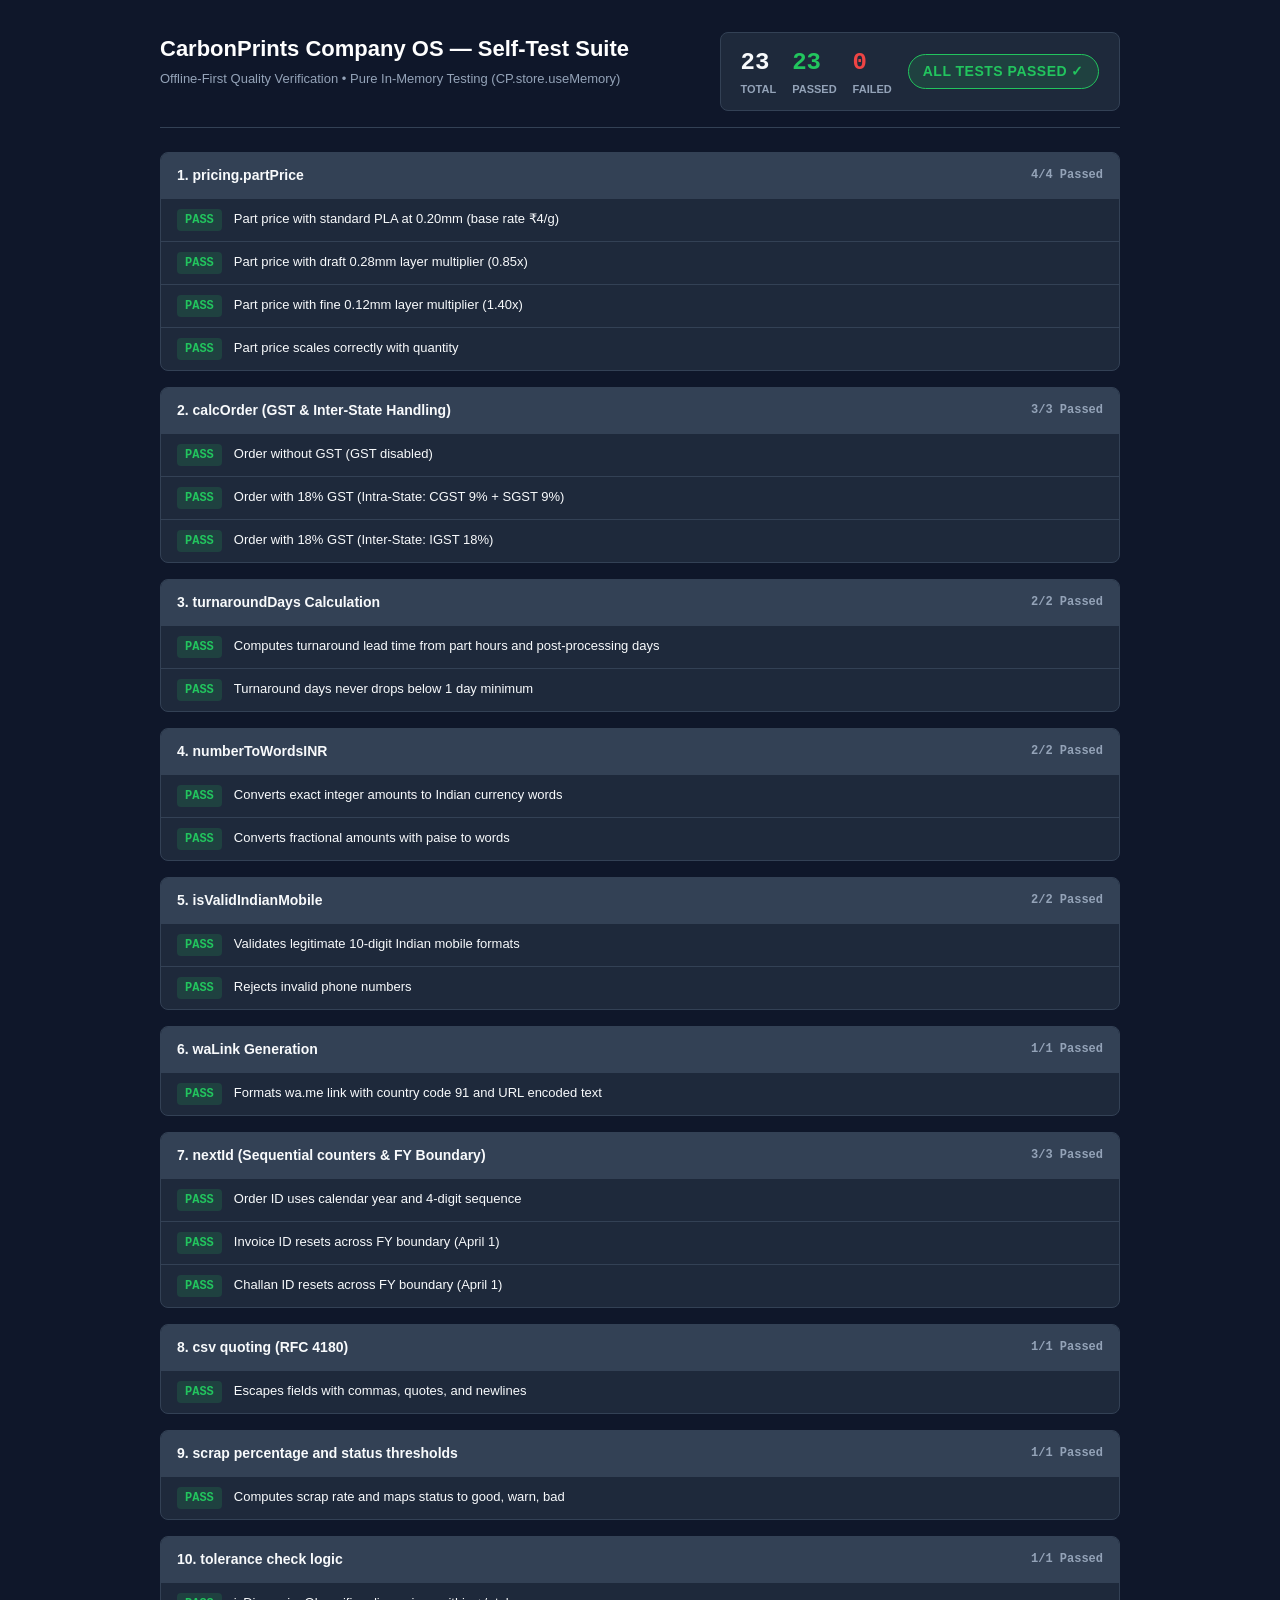
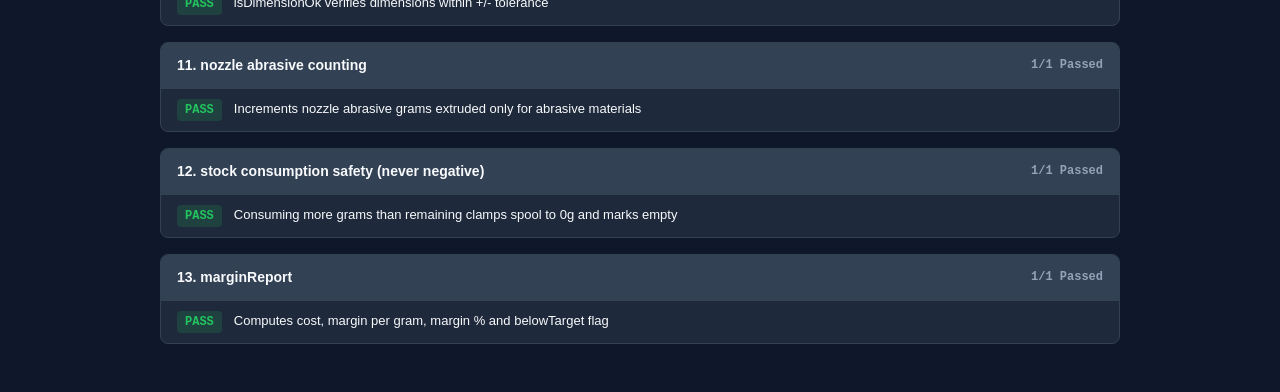
==== tests.html @ 5d25bfee "feat(pwa-ops): add offline pwa service worker, self-test suite & operations SOPs (Task 9) - Add offl" ====
<!DOCTYPE html>
<html lang="en">
<head>
  <meta charset="UTF-8">
  <meta name="viewport" content="width=device-width, initial-scale=1.0">
  <title>CarbonPrints Company OS - Quality Pass Self-Test Suite</title>
  <style>
    :root {
      --bg: #0f172a;
      --surface: #1e293b;
      --surface-alt: #334155;
      --text: #f8fafc;
      --text-muted: #94a3b8;
      --border: #334155;
      --brand: #0d9488;
      --brand-light: #14b8a6;
      --success: #22c55e;
      --success-bg: rgba(34, 197, 94, 0.15);
      --danger: #ef4444;
      --danger-bg: rgba(239, 68, 68, 0.15);
      --font-mono: ui-monospace, SFMono-Regular, Menlo, Monaco, Consolas, monospace;
    }
    * { box-sizing: border-box; margin: 0; padding: 0; }
    body {
      font-family: -apple-system, BlinkMacSystemFont, "Segoe UI", Roboto, sans-serif;
      background: var(--bg);
      color: var(--text);
      line-height: 1.5;
      padding: 32px 20px;
    }
    .container { max-width: 960px; margin: 0 auto; }
    header {
      margin-bottom: 24px;
      padding-bottom: 16px;
      border-bottom: 1px solid var(--border);
      display: flex;
      justify-content: space-between;
      align-items: flex-start;
      flex-wrap: wrap;
      gap: 16px;
    }
    h1 { font-size: 22px; font-weight: 700; color: #ffffff; }
    .subtitle { font-size: 13px; color: var(--text-muted); margin-top: 4px; }
    .summary-card {
      display: flex;
      gap: 16px;
      align-items: center;
      background: var(--surface);
      padding: 12px 20px;
      border-radius: 8px;
      border: 1px solid var(--border);
    }
    .kpi { display: flex; flex-direction: column; }
    .kpi-num { font-size: 24px; font-weight: 800; font-family: var(--font-mono); }
    .kpi-num.pass { color: var(--success); }
    .kpi-num.fail { color: var(--danger); }
    .kpi-lbl { font-size: 11px; text-transform: uppercase; color: var(--text-muted); font-weight: 600; }
    .status-badge {
      display: inline-block;
      padding: 6px 14px;
      border-radius: 9999px;
      font-weight: 700;
      font-size: 14px;
      text-transform: uppercase;
      letter-spacing: 0.5px;
    }
    .status-badge.all-passed { background: var(--success-bg); color: var(--success); border: 1px solid var(--success); }
    .status-badge.has-failed { background: var(--danger-bg); color: var(--danger); border: 1px solid var(--danger); }

    .test-suite {
      background: var(--surface);
      border: 1px solid var(--border);
      border-radius: 8px;
      margin-bottom: 16px;
      overflow: hidden;
    }
    .suite-header {
      padding: 12px 16px;
      background: var(--surface-alt);
      font-weight: 700;
      font-size: 14px;
      display: flex;
      justify-content: space-between;
      align-items: center;
    }
    .test-list { list-style: none; }
    .test-item {
      padding: 10px 16px;
      border-top: 1px solid var(--border);
      display: flex;
      align-items: flex-start;
      gap: 12px;
      font-size: 13px;
    }
    .test-item:hover { background: rgba(255, 255, 255, 0.02); }
    .badge-icon {
      font-weight: 800;
      font-size: 12px;
      padding: 2px 8px;
      border-radius: 4px;
      font-family: var(--font-mono);
      white-space: nowrap;
    }
    .badge-pass { background: var(--success-bg); color: var(--success); }
    .badge-fail { background: var(--danger-bg); color: var(--danger); }
    .test-desc { flex: 1; word-break: break-word; }
    .test-err { margin-top: 4px; color: var(--danger); font-family: var(--font-mono); font-size: 12px; background: rgba(239, 68, 68, 0.1); padding: 4px 8px; border-radius: 4px; }
  </style>
</head>
<body>
  <div class="container">
    <header>
      <div>
        <h1>CarbonPrints Company OS — Self-Test Suite</h1>
        <div class="subtitle">Offline-First Quality Verification • Pure In-Memory Testing (CP.store.useMemory)</div>
      </div>
      <div class="summary-card">
        <div class="kpi"><span class="kpi-num" id="total-tests">0</span><span class="kpi-lbl">Total</span></div>
        <div class="kpi"><span class="kpi-num pass" id="passed-tests">0</span><span class="kpi-lbl">Passed</span></div>
        <div class="kpi"><span class="kpi-num fail" id="failed-tests">0</span><span class="kpi-lbl">Failed</span></div>
        <div id="overall-status" class="status-badge">Running...</div>
      </div>
    </header>

    <div id="test-results"></div>
  </div>

  <!-- Load Core and Services scripts (no UI feature modules) -->
  <script src="js/core/util.js?v=qa12"></script>
  <script src="js/core/bus.js?v=qa12"></script>
  <script src="js/core/defaults.js?v=qa12"></script>
  <script src="js/core/store.js?v=qa12"></script>
  <script src="js/core/router.js?v=qa12"></script>
  <script src="js/core/ui.js?v=qa12"></script>
  <script src="js/services/pricing.js?v=qa12"></script>
  <script src="js/services/wa.js?v=qa12"></script>
  <script src="js/services/docs.js?v=qa12"></script>
  <script src="js/services/inventory-svc.js?v=qa12"></script>
  <script src="js/services/scrap-svc.js?v=qa12"></script>
  <script src="js/services/maint-svc.js?v=qa12"></script>
  <script src="js/services/csv.js?v=qa12"></script>
  <script src="js/services/octoprint.js?v=qa12"></script>

  <!-- Tiny Assertion Runner -->
  <script>
    (function () {
      // 1. Enable sandbox in-memory storage so live data is untouched
      if (CP.store && typeof CP.store.useMemory === 'function') {
        CP.store.useMemory(true);
        CP.store.init();
      }

      // Initialize background services with in-memory store
      if (CP.inventory && typeof CP.inventory.init === 'function') CP.inventory.init();
      if (CP.scrap && typeof CP.scrap.init === 'function') CP.scrap.init();
      if (CP.maint && typeof CP.maint.init === 'function') CP.maint.init();

      const suites = [];
      let currentSuite = null;

      function suite(name) {
        currentSuite = { name, tests: [] };
        suites.push(currentSuite);
      }

      function test(name, fn) {
        if (!currentSuite) suite('General Tests');
        currentSuite.tests.push({ name, fn });
      }

      function assert(condition, message = 'Assertion failed') {
        if (!condition) throw new Error(message);
      }

      function assertEqual(actual, expected, message = '') {
        const aStr = JSON.stringify(actual);
        const eStr = JSON.stringify(expected);
        if (aStr !== eStr) {
          throw new Error(`${message ? message + ': ' : ''}Expected ${eStr} but got ${aStr}`);
        }
      }

      function assertClose(actual, expected, tolerance = 0.01, message = '') {
        if (Math.abs(actual - expected) > tolerance) {
          throw new Error(`${message ? message + ': ' : ''}Expected ~${expected} (±${tolerance}) but got ${actual}`);
        }
      }

      // =======================================================================
      // SUITE 1: pricing.partPrice
      // =======================================================================
      suite('1. pricing.partPrice');

      test('Part price with standard PLA at 0.20mm (base rate ₹4/g)', () => {
        const settings = { pricing: { ratePerGram: { PLA: 4 }, layerMultiplier: { '0.20': 1.0 } } };
        const part = { material: 'PLA', layer: '0.20', weightG: 50, qty: 1 };
        const price = CP.pricing.partPrice(part, settings);
        assertEqual(price, 200, '50g * ₹4 * 1.0 = ₹200');
      });

      test('Part price with draft 0.28mm layer multiplier (0.85x)', () => {
        const settings = { pricing: { ratePerGram: { PLA: 4 }, layerMultiplier: { '0.28': 0.85 } } };
        const part = { material: 'PLA', layer: '0.28', weightG: 100, qty: 1 };
        const price = CP.pricing.partPrice(part, settings);
        assertEqual(price, 340, '100g * ₹4 * 0.85 = ₹340');
      });

      test('Part price with fine 0.12mm layer multiplier (1.40x)', () => {
        const settings = { pricing: { ratePerGram: { ABS: 5 }, layerMultiplier: { '0.12': 1.40 } } };
        const part = { material: 'ABS', layer: '0.12', weightG: 20, qty: 1 };
        const price = CP.pricing.partPrice(part, settings);
        assertEqual(price, 140, '20g * ₹5 * 1.40 = ₹140');
      });

      test('Part price scales correctly with quantity', () => {
        const settings = { pricing: { ratePerGram: { TPU: 6 }, layerMultiplier: { '0.20': 1.0 } } };
        const part = { material: 'TPU', layer: '0.20', weightG: 25, qty: 4 };
        const price = CP.pricing.partPrice(part, settings);
        assertEqual(price, 600, '25g * 4 * ₹6 = ₹600');
      });

      // =======================================================================
      // SUITE 2: calcOrder with/without GST and inter-state
      // =======================================================================
      suite('2. calcOrder (GST & Inter-State Handling)');

      test('Order without GST (GST disabled)', () => {
        const settings = { pricing: { gstEnabled: false, ratePerGram: { PLA: 4 }, layerMultiplier: { '0.20': 1.0 } } };
        const order = {
          parts: [{ material: 'PLA', layer: '0.20', weightG: 100, qty: 1 }],
          pricing: { discountPct: 10 }
        };
        const calc = CP.pricing.calcOrder(order, settings);
        assertEqual(calc.subtotal, 400, 'Subtotal should be ₹400');
        assertEqual(calc.discountAmt, 40, '10% discount is ₹40');
        assertEqual(calc.gstAmt, 0, 'GST amount is ₹0 when disabled');
        assertEqual(calc.total, 360, 'Total should be ₹360');
      });

      test('Order with 18% GST (Intra-State: CGST 9% + SGST 9%)', () => {
        const settings = {
          pricing: { gstEnabled: true, gstPct: 18, interState: false, ratePerGram: { PLA: 4 }, layerMultiplier: { '0.20': 1.0 } }
        };
        const order = {
          parts: [{ material: 'PLA', layer: '0.20', weightG: 250, qty: 1 }], // 1000
          pricing: { discountPct: 0 }
        };
        const calc = CP.pricing.calcOrder(order, settings);
        assertEqual(calc.subtotal, 1000);
        assertEqual(calc.gstAmt, 180, '18% GST on ₹1000 is ₹180');
        assertEqual(calc.cgst, 90, 'CGST is 9% = ₹90');
        assertEqual(calc.sgst, 90, 'SGST is 9% = ₹90');
        assertEqual(calc.igst, 0, 'IGST is 0 for intra-state');
        assertEqual(calc.total, 1180, 'Total is ₹1180');
      });

      test('Order with 18% GST (Inter-State: IGST 18%)', () => {
        const settings = {
          pricing: { gstEnabled: true, gstPct: 18, interState: true, ratePerGram: { PLA: 4 }, layerMultiplier: { '0.20': 1.0 } }
        };
        const order = {
          parts: [{ material: 'PLA', layer: '0.20', weightG: 250, qty: 1 }],
          pricing: { discountPct: 0 }
        };
        const calc = CP.pricing.calcOrder(order, settings);
        assertEqual(calc.gstAmt, 180);
        assertEqual(calc.igst, 180, 'IGST is full 18% = ₹180');
        assertEqual(calc.cgst, 0, 'CGST is 0 for inter-state');
        assertEqual(calc.sgst, 0, 'SGST is 0 for inter-state');
        assertEqual(calc.total, 1180);
      });

      // =======================================================================
      // SUITE 3: turnaroundDays
      // =======================================================================
      suite('3. turnaroundDays Calculation');

      test('Computes turnaround lead time from part hours and post-processing days', () => {
        const settings = {
          pricing: { ratePerGram: { PLA: 4 }, layerMultiplier: { '0.20': 1.0 } },
          production: { gramsPerHour: { '0.20': 10 }, printHoursPerDay: 16, postProcessDays: 1 }
        };
        // 160g at 10g/h = 16h print time. 16h / 16h/day = 1 day + 1 postProcessDay = 2 days
        const order = { parts: [{ material: 'PLA', layer: '0.20', weightG: 160, qty: 1 }] };
        const calc = CP.pricing.calcOrder(order, settings);
        assertEqual(calc.totalPrintHours, 16);
        assertEqual(calc.turnaroundDays, 2);
      });

      test('Turnaround days never drops below 1 day minimum', () => {
        const settings = {
          production: { gramsPerHour: { '0.20': 10 }, printHoursPerDay: 16, postProcessDays: 0 }
        };
        const order = { parts: [{ material: 'PLA', layer: '0.20', weightG: 1, qty: 1 }] };
        const calc = CP.pricing.calcOrder(order, settings);
        assert(calc.turnaroundDays >= 1, 'Turnaround must be at least 1 day');
      });

      // =======================================================================
      // SUITE 4: numberToWordsINR
      // =======================================================================
      suite('4. numberToWordsINR');

      test('Converts exact integer amounts to Indian currency words', () => {
        assertEqual(CP.pricing.numberToWordsINR(0), 'Rupees Zero Only');
        assertEqual(CP.pricing.numberToWordsINR(1250), 'Rupees One Thousand Two Hundred Fifty Only');
        assertEqual(CP.pricing.numberToWordsINR(100000), 'Rupees One Lakh Only');
        assertEqual(CP.pricing.numberToWordsINR(123456), 'Rupees One Lakh Twenty Three Thousand Four Hundred Fifty Six Only');
      });

      test('Converts fractional amounts with paise to words', () => {
        assertEqual(CP.pricing.numberToWordsINR(500.50), 'Rupees Five Hundred and Fifty Paise Only');
        assertEqual(CP.pricing.numberToWordsINR(100.05), 'Rupees One Hundred and Five Paise Only');
      });

      // =======================================================================
      // SUITE 5: isValidIndianMobile
      // =======================================================================
      suite('5. isValidIndianMobile');

      test('Validates legitimate 10-digit Indian mobile formats', () => {
        assert(CP.wa.isValidIndianMobile('9840012345'), 'Plain 10 digits starting with 9');
        assert(CP.wa.isValidIndianMobile('+91 98400 12345'), 'With +91 country prefix and spaces');
        assert(CP.wa.isValidIndianMobile('09840012345'), 'With leading 0');
        assert(CP.wa.isValidIndianMobile('7401234567'), 'Starting with 7');
        assert(CP.wa.isValidIndianMobile('6381234567'), 'Starting with 6');
      });

      test('Rejects invalid phone numbers', () => {
        assert(!CP.wa.isValidIndianMobile('1234567890'), 'Starting with 1 is invalid');
        assert(!CP.wa.isValidIndianMobile('98400'), 'Too short');
        assert(!CP.wa.isValidIndianMobile('98400123456789'), 'Too long');
        assert(!CP.wa.isValidIndianMobile(''), 'Empty string is invalid');
        assert(!CP.wa.isValidIndianMobile(null), 'Null is invalid');
      });

      // =======================================================================
      // SUITE 6: waLink
      // =======================================================================
      suite('6. waLink Generation');

      test('Formats wa.me link with country code 91 and URL encoded text', () => {
        const link = CP.wa.waLink('9840012345', 'Hello & Welcome! Total: ₹500');
        assert(link.startsWith('https://wa.me/919840012345?text='), 'Link starts with wa.me/919840012345');
        assert(link.includes('%20'), 'Spaces are URL encoded');
        assert(!link.includes(' '), 'No raw spaces exist');
      });

      // =======================================================================
      // SUITE 7: nextId (order, invoice, challan and FY boundary)
      // =======================================================================
      suite('7. nextId (Sequential counters & FY Boundary)');

      test('Order ID uses calendar year and 4-digit sequence', () => {
        CP.store.set('cp_counters', { 'order:2026': 5 });
        const id = CP.util.nextId('order', new Date('2026-05-15'));
        assertEqual(id, 'CP-2026-0006', 'Increments order counter to 0006');
      });

      test('Invoice ID resets across FY boundary (April 1)', () => {
        CP.store.set('cp_counters', { 'invoice:25-26': 12, 'invoice:26-27': 0 });
        // March 31, 2026 is FY 25-26
        const idMarch = CP.util.nextId('invoice', new Date('2026-03-31'));
        assertEqual(idMarch, 'CP/25-26/0013', 'March 31 belongs to FY 25-26');

        // April 1, 2026 is FY 26-27
        const idApril = CP.util.nextId('invoice', new Date('2026-04-01'));
        assertEqual(idApril, 'CP/26-27/0001', 'April 1 begins FY 26-27');
      });

      test('Challan ID resets across FY boundary (April 1)', () => {
        CP.store.set('cp_counters', { 'challan:25-26': 8, 'challan:26-27': 0 });
        const idMarch = CP.util.nextId('challan', new Date('2026-03-31'));
        assertEqual(idMarch, 'DC/25-26/0009', 'March 31 belongs to FY 25-26');

        const idApril = CP.util.nextId('challan', new Date('2026-04-01'));
        assertEqual(idApril, 'DC/26-27/0001', 'April 1 begins FY 26-27');
      });

      // =======================================================================
      // SUITE 8: csv quoting
      // =======================================================================
      suite('8. csv quoting (RFC 4180)');

      test('Escapes fields with commas, quotes, and newlines', () => {
        assertEqual(CP.csv.escapeField('Standard PLA'), 'Standard PLA');
        assertEqual(CP.csv.escapeField('Parrys, Chennai'), '"Parrys, Chennai"');
        assertEqual(CP.csv.escapeField('Ender "3" Pro'), '"Ender ""3"" Pro"');
        assertEqual(CP.csv.escapeField("Line 1\nLine 2"), "\"Line 1\nLine 2\"");
      });

      // =======================================================================
      // SUITE 9: scrap percentage and status thresholds
      // =======================================================================
      suite('9. scrap percentage and status thresholds');

      test('Computes scrap rate and maps status to good, warn, bad', () => {
        CP.store.set('cp_settings', { production: { scrapTargetPct: 5 } });
        assertEqual(CP.scrap.scrapStatus(3.5), 'good', '3.5% <= 5% target is good');
        assertEqual(CP.scrap.scrapStatus(5.0), 'good', '5.0% <= 5% target is good');
        assertEqual(CP.scrap.scrapStatus(8.2), 'warn', '8.2% <= 10% (2x target) is warn');
        assertEqual(CP.scrap.scrapStatus(12.5), 'bad', '12.5% > 10% is bad');
      });

      // =======================================================================
      // SUITE 10: tolerance check logic
      // =======================================================================
      suite('10. tolerance check logic');

      test('isDimensionOk verifies dimensions within +/- tolerance', () => {
        assert(CP.util.isDimensionOk(20.0, 20.1, 0.2), '20.1 is within 20.0 ± 0.2');
        assert(CP.util.isDimensionOk(20.0, 19.85, 0.2), '19.85 is within 20.0 ± 0.2');
        assert(!CP.util.isDimensionOk(20.0, 20.25, 0.2), '20.25 is out of tolerance');
        assert(!CP.util.isDimensionOk(20.0, 19.75, 0.2), '19.75 is out of tolerance');
      });

      // =======================================================================
      // SUITE 11: nozzle abrasive counting
      // =======================================================================
      suite('11. nozzle abrasive counting');

      test('Increments nozzle abrasive grams extruded only for abrasive materials', () => {
        const printer = {
          id: 1, name: 'Printer 01', status: 'printing',
          nozzle: { type: 'brass', gramsExtruded: 1000, abrasiveGramsExtruded: 200 }
        };
        CP.store.set('cp_printers', [printer]);
        CP.store.set('cp_settings', { production: { abrasiveMaterials: ['ABS'] } });

        // Emit non-abrasive job completion
        CP.bus.emit('job:completed', {
          orderId: 'CP-TEST-1', partId: 'pt_1', printerId: 1, material: 'PLA', gramsActual: 100
        });

        let updated = CP.store.get('cp_printers')[0];
        assertEqual(updated.nozzle.gramsExtruded, 1100, 'Total grams extruded increments for PLA');
        assertEqual(updated.nozzle.abrasiveGramsExtruded, 200, 'Abrasive grams does not increment for PLA');

        // Emit abrasive job completion
        CP.bus.emit('job:completed', {
          orderId: 'CP-TEST-2', partId: 'pt_2', printerId: 1, material: 'ABS', gramsActual: 150
        });

        updated = CP.store.get('cp_printers')[0];
        assertEqual(updated.nozzle.gramsExtruded, 1250);
        assertEqual(updated.nozzle.abrasiveGramsExtruded, 350, 'Abrasive grams increments for ABS');
      });

      // =======================================================================
      // SUITE 12: stock consumption not going negative
      // =======================================================================
      suite('12. stock consumption safety (never negative)');

      test('Consuming more grams than remaining clamps spool to 0g and marks empty', () => {
        const spool = { id: 'SP-PLA-TEST', material: 'PLA', remainingG: 120, initialG: 1000, status: 'active' };
        CP.store.set('cp_spools', [spool]);
        CP.store.set('cp_ledger', []);

        CP.inventory.consume('SP-PLA-TEST', 200, { reason: 'print' });

        const updated = CP.store.get('cp_spools')[0];
        assertEqual(updated.remainingG, 0, 'Remaining grams clamped to 0');
        assertEqual(updated.status, 'empty', 'Spool status updated to empty');
        assert(updated.remainingG >= 0, 'Remaining grams is never negative');
      });

      // =======================================================================
      // SUITE 13: marginReport
      // =======================================================================
      suite('13. marginReport');

      test('Computes cost, margin per gram, margin % and belowTarget flag', () => {
        CP.store.set('cp_settings', {
          materials: ['PLA'],
          pricing: { ratePerGram: { PLA: 4 }, minMarginPct: 50 }
        });
        CP.store.set('cp_supplier_prices', [
          { material: 'PLA', pricePerKg: 1000 } // ₹1.00 / g
        ]);

        const report = CP.inventory.marginReport();
        assert(Array.isArray(report), 'Returns an array of reports');
        const plaReport = report.find(r => r.material === 'PLA');
        assert(plaReport, 'PLA report exists');
        assertEqual(plaReport.sellingRatePerG, 4);
        assertEqual(plaReport.costPerG, 1);
        assertEqual(plaReport.marginPerG, 3);
        assertEqual(plaReport.marginPct, 75, 'Margin is 75%');
        assertEqual(plaReport.belowTarget, false, '75% is not below 50% target');
      });

      // =======================================================================
      // Execution & UI Rendering
      // =======================================================================
      let totalCount = 0;
      let passCount = 0;
      let failCount = 0;
      const resultsContainer = document.getElementById('test-results');

      suites.forEach(s => {
        const suiteEl = document.createElement('div');
        suiteEl.className = 'test-suite';

        let suitePassed = 0;
        let suiteTotal = s.tests.length;

        const headerEl = document.createElement('div');
        headerEl.className = 'suite-header';

        const listEl = document.createElement('ul');
        listEl.className = 'test-list';

        s.tests.forEach(t => {
          totalCount++;
          let pass = true;
          let errMsg = '';

          try {
            t.fn();
            passCount++;
            suitePassed++;
          } catch (err) {
            pass = false;
            failCount++;
            errMsg = err.message || String(err);
          }

          const itemEl = document.createElement('li');
          itemEl.className = 'test-item';
          itemEl.innerHTML = `
            <span class="badge-icon ${pass ? 'badge-pass' : 'badge-fail'}">${pass ? 'PASS' : 'FAIL'}</span>
            <div class="test-desc">
              <div>${t.name}</div>
              ${!pass ? `<div class="test-err">${errMsg}</div>` : ''}
            </div>
          `;
          listEl.appendChild(itemEl);
        });

        headerEl.innerHTML = `
          <span>${s.name}</span>
          <span style="font-size: 12px; font-family: var(--font-mono); color: var(--text-muted);">${suitePassed}/${suiteTotal} Passed</span>
        `;

        suiteEl.appendChild(headerEl);
        suiteEl.appendChild(listEl);
        resultsContainer.appendChild(suiteEl);
      });

      document.getElementById('total-tests').textContent = String(totalCount);
      document.getElementById('passed-tests').textContent = String(passCount);
      document.getElementById('failed-tests').textContent = String(failCount);

      const statusEl = document.getElementById('overall-status');
      if (failCount === 0) {
        statusEl.className = 'status-badge all-passed';
        statusEl.textContent = 'All Tests Passed ✓';
      } else {
        statusEl.className = 'status-badge has-failed';
        statusEl.textContent = `${failCount} Failed ✗`;
      }
    })();
  </script>
</body>
</html>
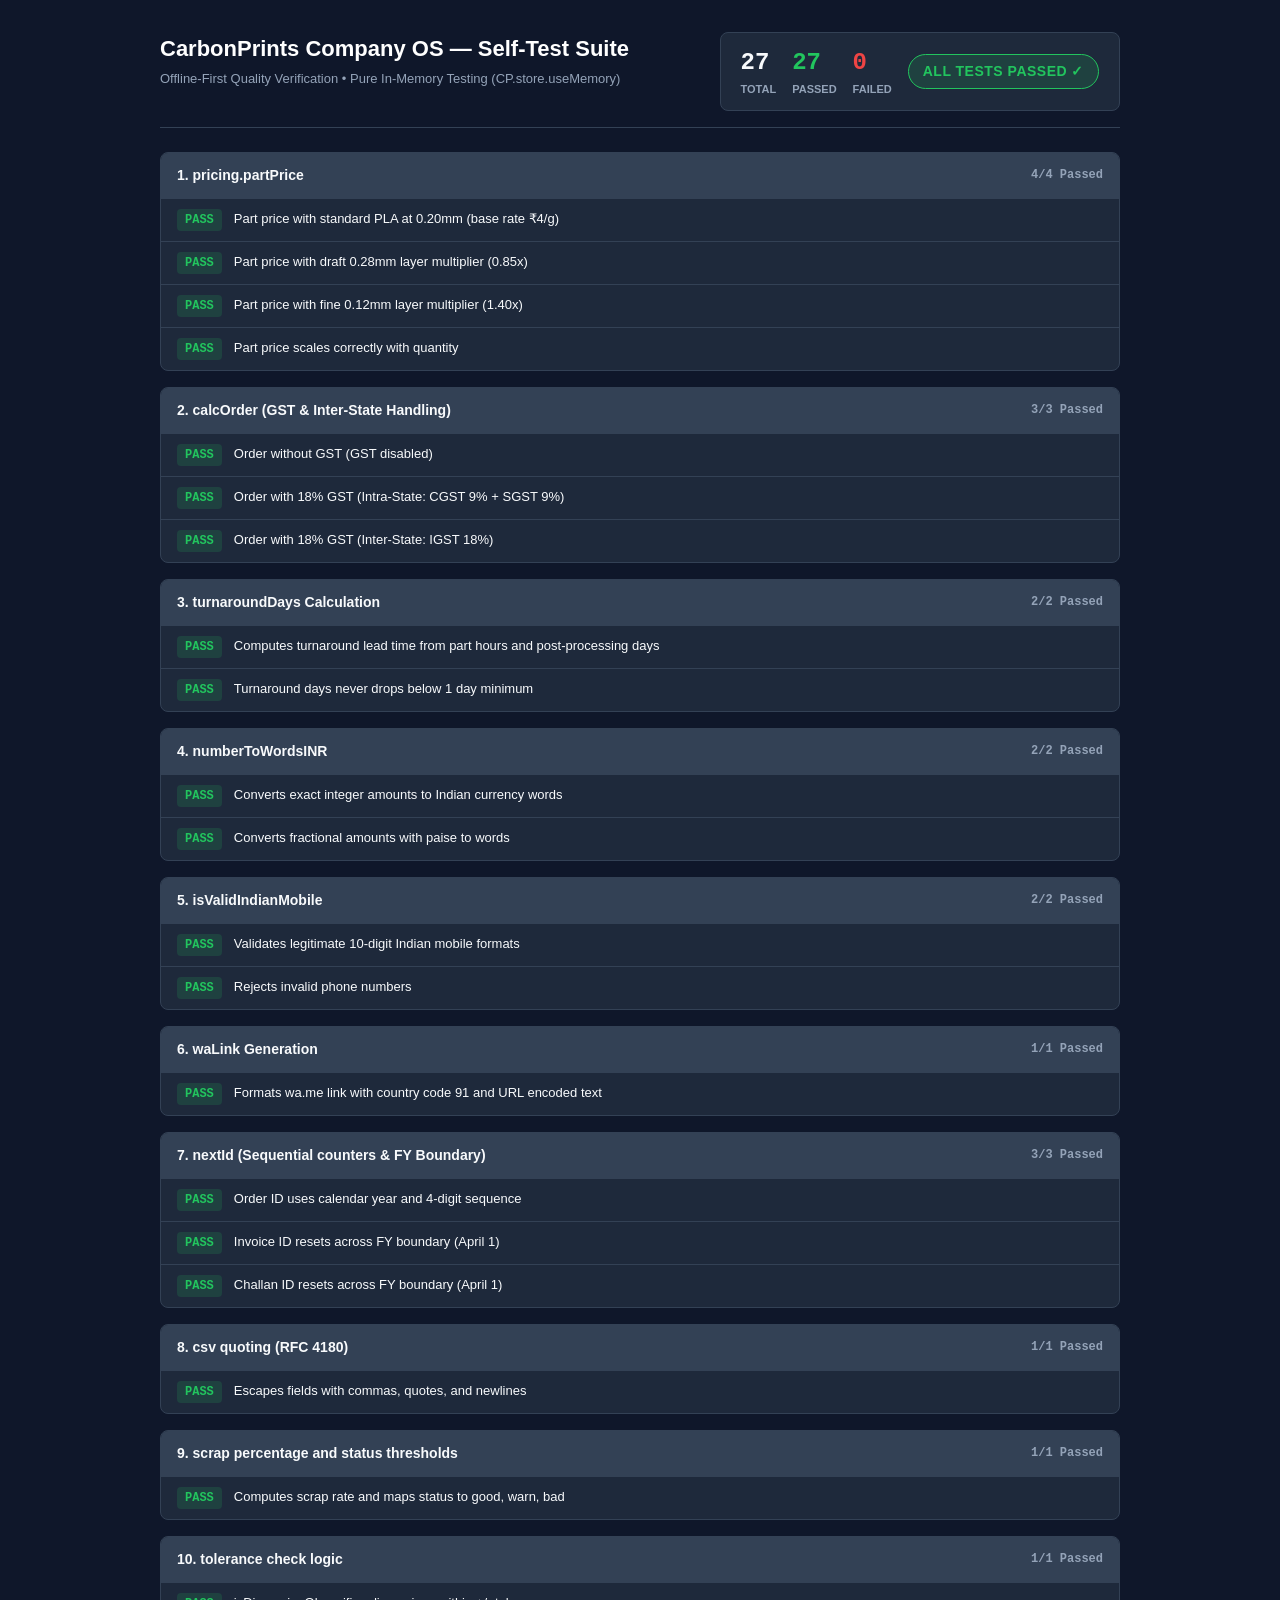
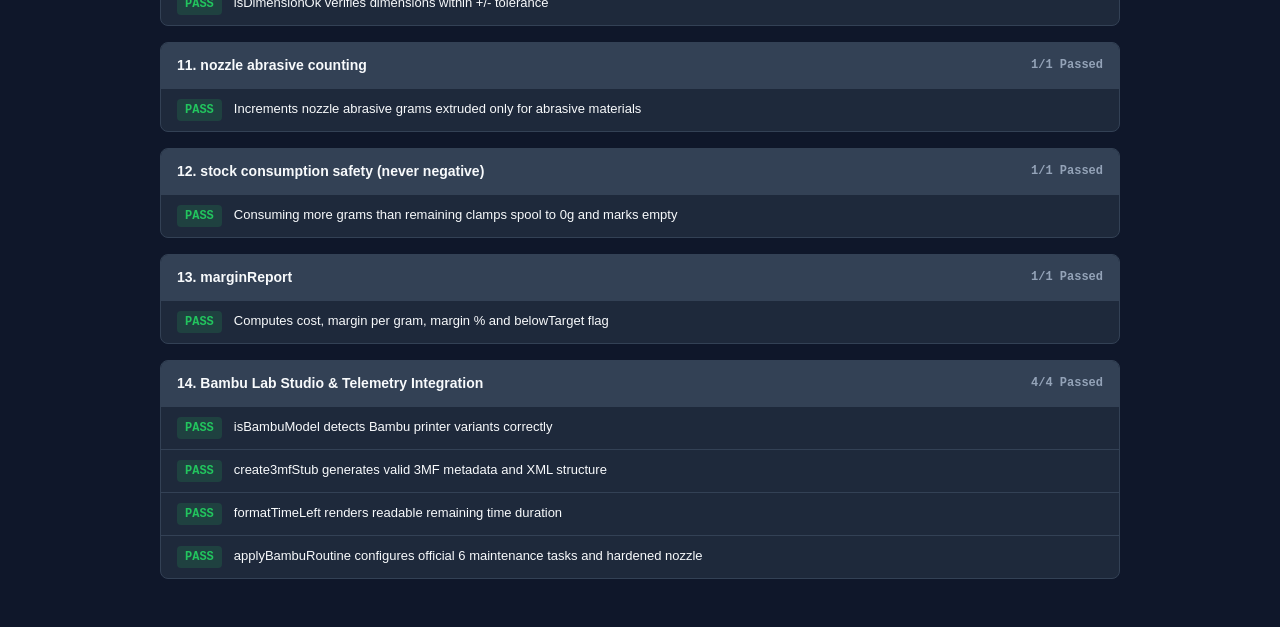
==== commit e21cfaa9: "feat(bambu-integration): add bambu lab lan telemetry, slicer handoff & hardened maintenance routines" ====
--- a/tests.html
+++ b/tests.html
@@ -140,6 +140,7 @@
   <script src="js/services/maint-svc.js?v=qa12"></script>
   <script src="js/services/csv.js?v=qa12"></script>
   <script src="js/services/octoprint.js?v=qa12"></script>
+  <script src="js/services/bambu.js?v=qa12"></script>
 
   <!-- Tiny Assertion Runner -->
   <script>
@@ -487,6 +488,53 @@
         assertEqual(plaReport.marginPerG, 3);
         assertEqual(plaReport.marginPct, 75, 'Margin is 75%');
         assertEqual(plaReport.belowTarget, false, '75% is not below 50% target');
+      });
+
+      // =======================================================================
+      // SUITE 14: Bambu Lab Studio & Hardware Integration
+      // =======================================================================
+      suite('14. Bambu Lab Studio & Telemetry Integration');
+
+      test('isBambuModel detects Bambu printer variants correctly', () => {
+        assert(CP.bambu.isBambuModel('Bambu Lab X1-Carbon'), 'X1-Carbon detected');
+        assert(CP.bambu.isBambuModel('Bambu Lab P1S'), 'P1S detected');
+        assert(CP.bambu.isBambuModel('Bambu Lab A1 Mini'), 'A1 Mini detected');
+        assert(!CP.bambu.isBambuModel('Ender 3 V2'), 'Ender 3 is not Bambu');
+        assert(!CP.bambu.isBambuModel('Prusa MK4'), 'Prusa is not Bambu');
+      });
+
+      test('create3mfStub generates valid 3MF metadata and XML structure', () => {
+        const part = { name: 'Gimbal Arm', material: 'ABS', layer: '0.20' };
+        const order = { id: 'CP-2026-TEST', customer: { name: 'Aero Labs' } };
+        const stub = CP.bambu.create3mfStub(part, order);
+
+        assert(stub.fileName.includes('Gimbal_Arm'), 'Filename contains sanitized part name');
+        assert(stub.fileName.endsWith('.3mf'), 'Filename ends in .3mf');
+        assert(stub.modelXml.includes('<model unit="millimeter"'), 'Contains 3MF root element');
+        assert(stub.modelXml.includes('Gimbal_Arm'), 'XML includes title metadata');
+      });
+
+      test('formatTimeLeft renders readable remaining time duration', () => {
+        assertEqual(CP.bambu.formatTimeLeft(3660), '1h 1m left');
+        assertEqual(CP.bambu.formatTimeLeft(180), '3m left');
+        assertEqual(CP.bambu.formatTimeLeft(45), '45s left');
+        assertEqual(CP.bambu.formatTimeLeft(null), null);
+      });
+
+      test('applyBambuRoutine configures official 6 maintenance tasks and hardened nozzle', () => {
+        CP.store.set('cp_printers', [{ id: 1, name: 'Printer 01', model: 'Bambu Lab X1-Carbon', nozzle: { type: 'brass' } }]);
+        CP.store.set('cp_maint_tasks', [
+          { id: 'task_1_bed_level', printerId: 1, key: 'bed_level', label: 'Bed leveling check', intervalDays: 1, lastDone: null }
+        ]);
+
+        const assigned = CP.maint.applyBambuRoutine(1);
+        assertEqual(assigned.length, 6, 'Has 6 official Bambu maintenance tasks');
+        const rodTask = assigned.find(t => t.key === 'bambu_carbon_rod');
+        assert(rodTask, 'Contains carbon rod task');
+        assertEqual(rodTask.intervalDays, 14, 'Carbon rod task interval is 14 days');
+
+        const pr = CP.store.get('cp_printers')[0];
+        assertEqual(pr.nozzle.type, 'hardened_steel', 'Nozzle upgraded to hardened steel for Bambu');
       });
 
       // =======================================================================
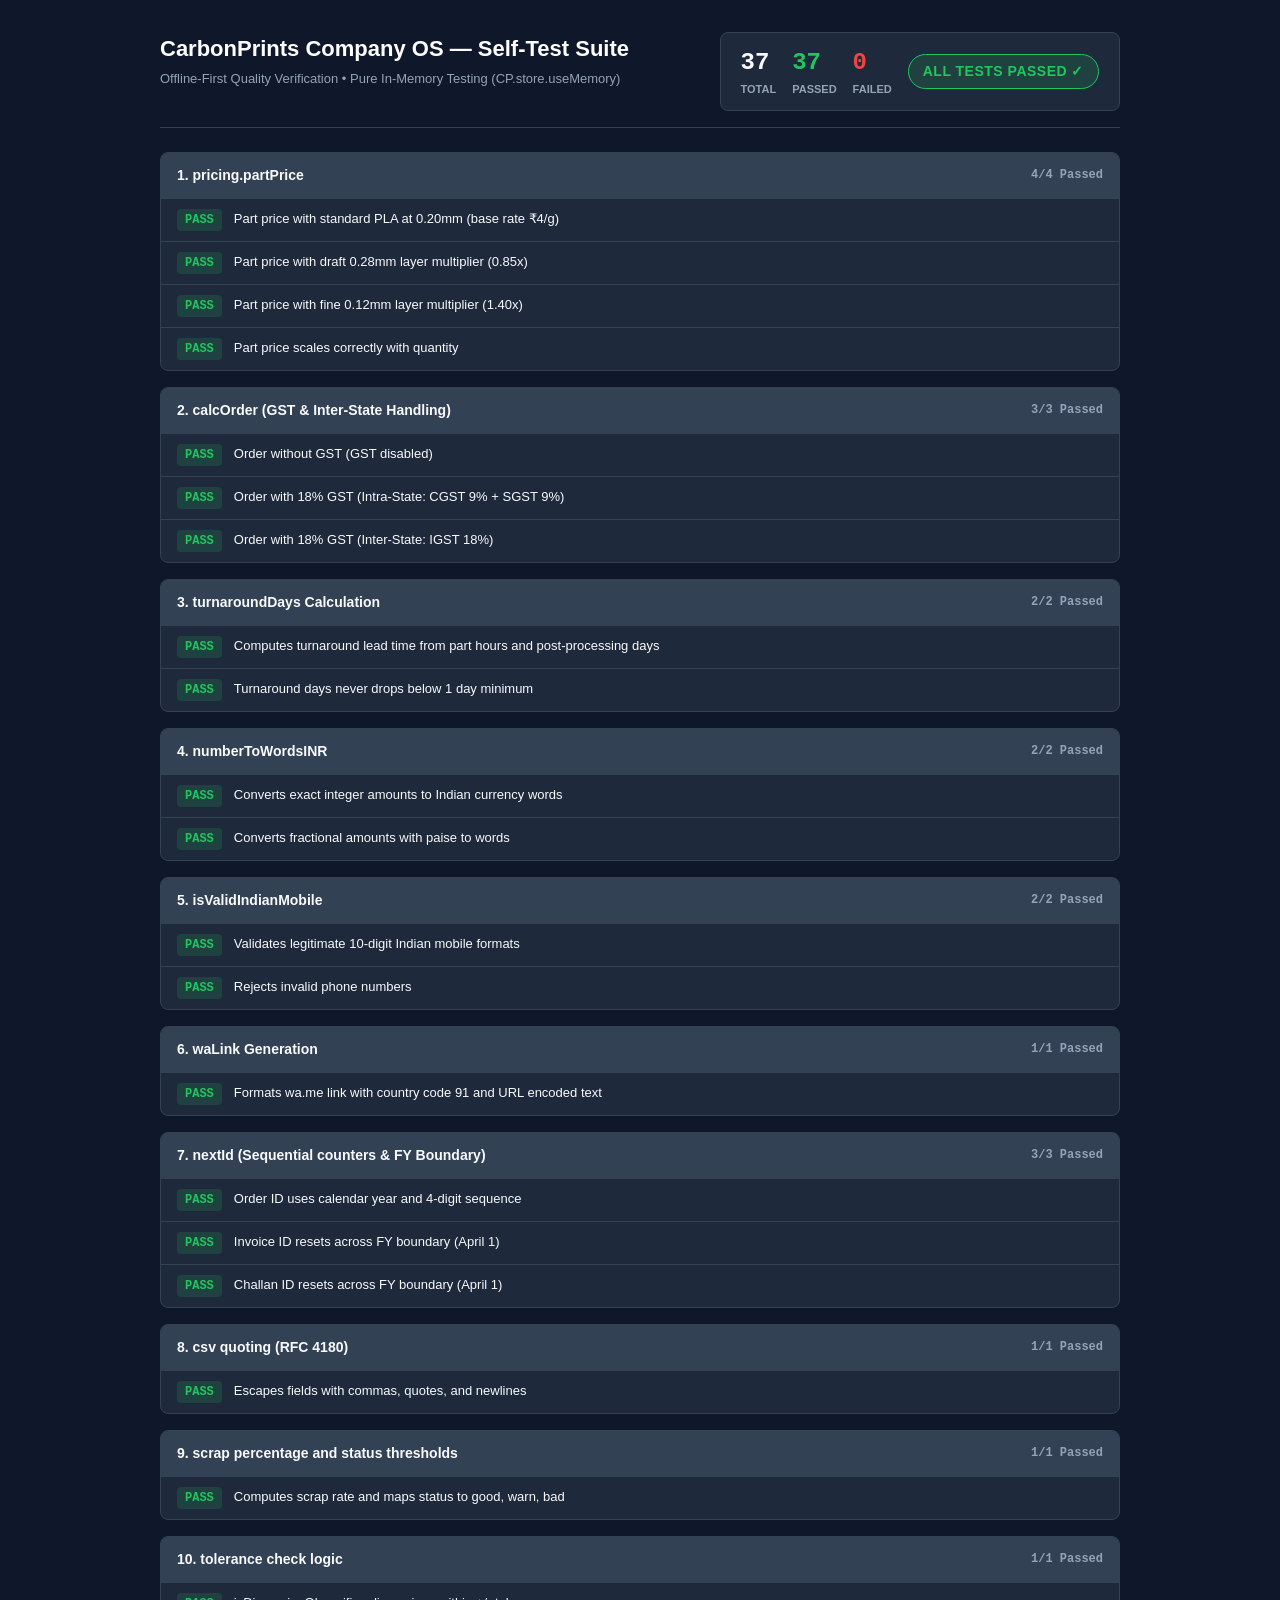
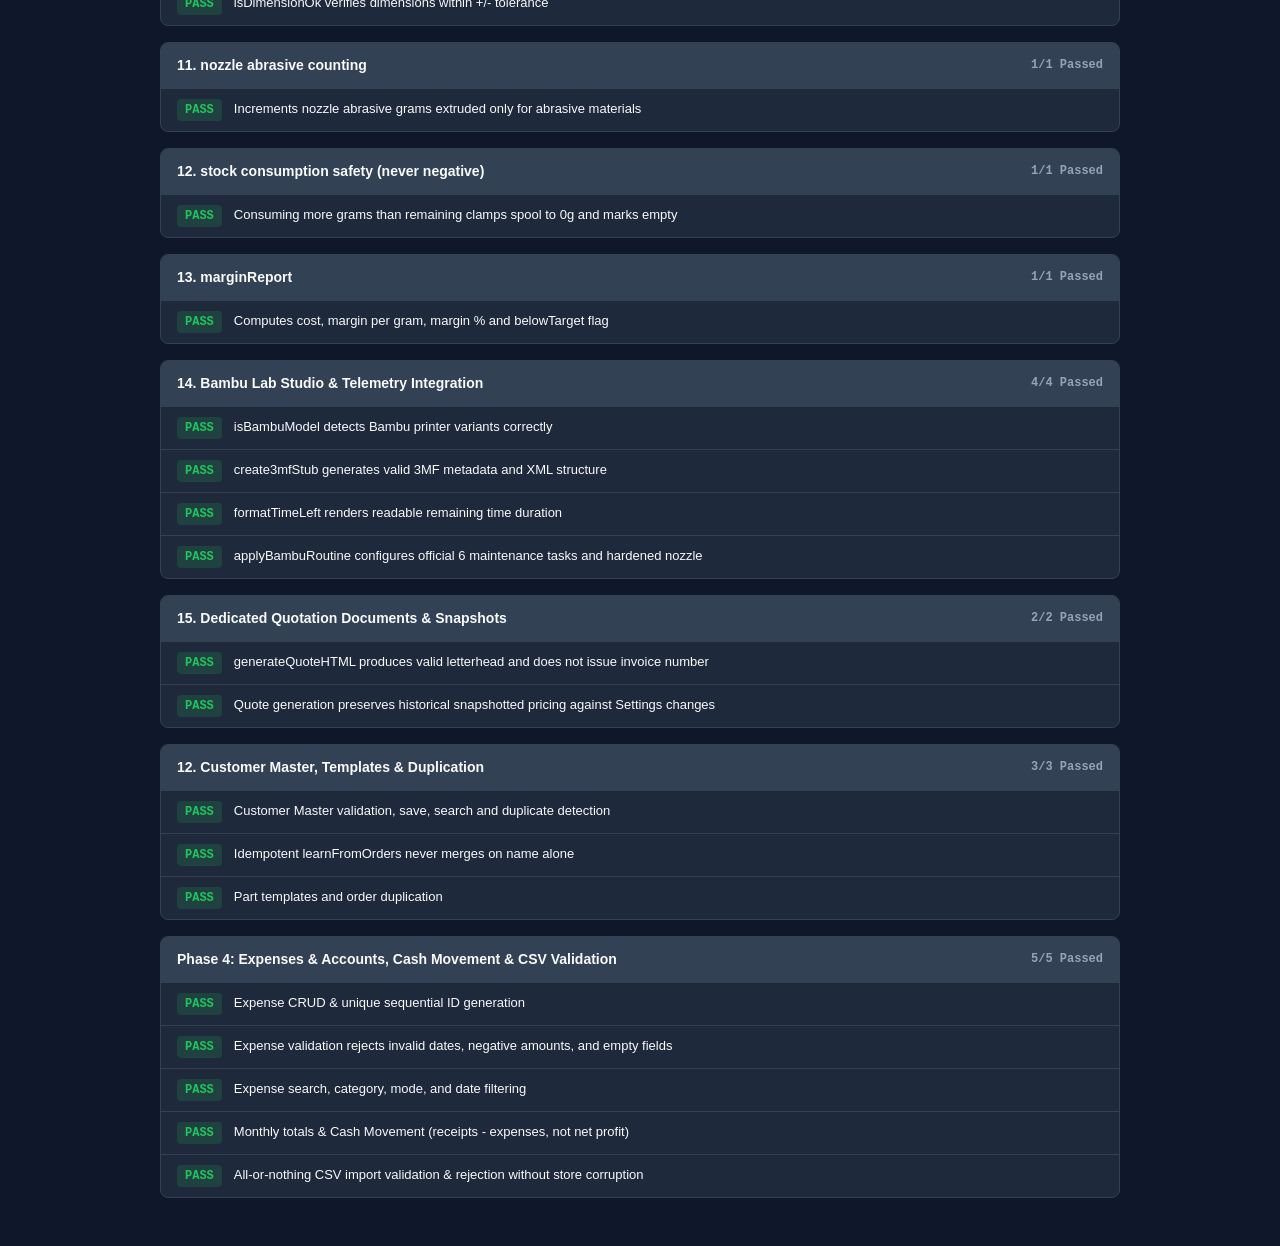
==== commit 91d03858: "chore(release): polish accessibility, update prelaunch checklist and bump service worker precache - " ====
--- a/tests.html
+++ b/tests.html
@@ -133,12 +133,14 @@
   <script src="js/core/router.js?v=qa12"></script>
   <script src="js/core/ui.js?v=qa12"></script>
   <script src="js/services/pricing.js?v=qa12"></script>
+  <script src="js/services/customer-svc.js?v=qa12"></script>
   <script src="js/services/wa.js?v=qa12"></script>
   <script src="js/services/docs.js?v=qa12"></script>
   <script src="js/services/inventory-svc.js?v=qa12"></script>
   <script src="js/services/scrap-svc.js?v=qa12"></script>
   <script src="js/services/maint-svc.js?v=qa12"></script>
   <script src="js/services/csv.js?v=qa12"></script>
+  <script src="js/services/expense-svc.js?v=qa13"></script>
   <script src="js/services/octoprint.js?v=qa12"></script>
   <script src="js/services/bambu.js?v=qa12"></script>
 
@@ -535,6 +537,202 @@
 
         const pr = CP.store.get('cp_printers')[0];
         assertEqual(pr.nozzle.type, 'hardened_steel', 'Nozzle upgraded to hardened steel for Bambu');
+      });
+
+      // =======================================================================
+      // SUITE 15: Dedicated Quotation Documents & Snapshots
+      // =======================================================================
+      suite('15. Dedicated Quotation Documents & Snapshots');
+
+      test('generateQuoteHTML produces valid letterhead and does not issue invoice number', () => {
+        const settings = CP.store.get('cp_settings');
+        const quoteOrder = {
+          id: 'CP-QT-2026-TEST',
+          status: 'quote',
+          invoiceNo: null,
+          customer: { name: 'Pooja', phone: '9840123456' },
+          parts: [{ name: 'Sensor Mount', material: 'PLA', layer: '0.20', infillPct: 20, weightG: 30, qty: 1 }],
+          pricing: { total: 120, subtotal: 120, isSnapshotted: true }
+        };
+
+        const html = CP.docs.generateQuoteHTML(quoteOrder, settings);
+        assert(html.includes('FORMAL QUOTATION'), 'Contains FORMAL QUOTATION title');
+        assert(html.includes('CP-QT-2026-TEST'), 'Contains quote ID');
+        assert(html.includes('Pooja'), 'Contains customer name');
+        assert(quoteOrder.invoiceNo === null, 'invoiceNo remains null');
+      });
+
+      test('Quote generation preserves historical snapshotted pricing against Settings changes', () => {
+        const oldSettings = CP.store.get('cp_settings');
+        const snapshotted = {
+          id: 'CP-QT-HIST-01',
+          status: 'quote',
+          parts: [{ name: 'Bracket', material: 'PLA', layer: '0.20', infillPct: 20, weightG: 100, qty: 1, linePrice: 400, ratePerGram: 4 }],
+          pricing: { subtotal: 400, total: 472, gstAmt: 72, isSnapshotted: true }
+        };
+
+        const changedSettings = JSON.parse(JSON.stringify(oldSettings));
+        changedSettings.pricing.ratePerGram.PLA = 10;
+        const html = CP.docs.generateQuoteHTML(snapshotted, changedSettings);
+        assert(html.includes('472.00'), 'Historical snapshotted total preserved');
+        assert(html.includes('4.00/g'), 'Historical unit rate preserved');
+      });
+
+      // =======================================================================
+      // SUITE 12: Customer Master, Templates & Duplication (Phase 3)
+      // =======================================================================
+      suite('12. Customer Master, Templates & Duplication');
+
+      test('Customer Master validation, save, search and duplicate detection', () => {
+        const invalid = CP.customers.save({ name: '', phone: '123' });
+        assert(!invalid.ok, 'Rejects invalid customer');
+
+        const saved = CP.customers.save({ name: 'Naveen Kumar', phone: '9840999888', email: 'naveen@startup.io', category: 'Hardware Startup R&D' });
+        assert(saved.ok && saved.customer.id, 'Saves customer with normalized phone');
+        assertEqual(saved.customer.phone, '9840999888');
+
+        const dups = CP.customers.findDuplicates({ phone: '9840999888' });
+        assertEqual(dups.length, 1, 'Finds duplicate by phone');
+
+        const search = CP.customers.search('naveen');
+        assertEqual(search.length, 1, 'Searches customer by name');
+
+        CP.customers.remove(saved.customer.id);
+      });
+
+      test('Idempotent learnFromOrders never merges on name alone', () => {
+        CP.store.set('cp_orders', [
+          { id: 'O1', customer: { name: 'Kiran', phone: '9840111222' } },
+          { id: 'O2', customer: { name: 'Kiran', phone: '9840333444' } }
+        ]);
+        const res = CP.customers.learnFromOrders();
+        assert(res.importedCount >= 2, 'Imports 2 different Kirans due to differing phone numbers');
+        const k1 = CP.customers.findByPhone('9840111222');
+        const k2 = CP.customers.findByPhone('9840333444');
+        assert(k1 && k2 && k1.id !== k2.id, 'Maintains separate identities for distinct phones');
+      });
+
+      test('Part templates and order duplication', () => {
+        const tmpls = CP.customers.getTemplates();
+        assert(tmpls.length > 0, 'Seeds default templates');
+        const part = CP.customers.createPartFromTemplate(tmpls[0]);
+        assertEqual(part.name, tmpls[0].name, 'Part created from template inherits name');
+        assert(part.id && part.status === 'pending', 'Part created has pending status');
+
+        const order = {
+          id: 'CP-ORD-99', status: 'confirmed', invoiceNo: 'INV-99',
+          parts: [part], pricing: { total: 500, isSnapshotted: true },
+          payment: { status: 'settled', paidAmount: 500, history: [{ amount: 500 }] }
+        };
+        const clone = CP.customers.cloneOrder(order);
+        assertEqual(clone.id, null, 'Duplicated order ID is null');
+        assertEqual(clone.status, 'quote', 'Duplicated order status is quote');
+        assertEqual(clone.pricing.isSnapshotted, false, 'Duplicated order pricing snapshot unfrozen');
+        assertEqual(clone.payment.status, 'unpaid', 'Duplicated order payment reset');
+      });
+
+      // =======================================================================
+      // Suite 13: Phase 4 — Expenses & Accounts, Cash Movement & CSV Validation
+      // =======================================================================
+      suite('Phase 4: Expenses & Accounts, Cash Movement & CSV Validation');
+
+      test('Expense CRUD & unique sequential ID generation', () => {
+        const exp = CP.expenses.save({
+          date: '2026-10-15', category: 'Filament & Material Stock',
+          payee: 'Numakers 3D', description: '5kg PLA Spools',
+          amount: 4250, paymentMode: 'UPI', referenceNo: 'UPI-112233'
+        });
+        assert(exp.id && exp.id.startsWith('CP-EXP-2026-'), 'Generated sequential ID');
+        assertEqual(exp.amount, 4250, 'Expense amount saved');
+        assertEqual(exp.payee, 'Numakers 3D', 'Payee saved');
+
+        const found = CP.expenses.getById(exp.id);
+        assert(found && found.id === exp.id, 'Retrieved expense by ID');
+
+        const updated = CP.expenses.save({
+          id: exp.id, date: '2026-10-15', category: 'Filament & Material Stock',
+          payee: 'Numakers India', description: '5kg PLA Spools', amount: 4000
+        });
+        assertEqual(updated.amount, 4000, 'Expense amount updated');
+        assertEqual(updated.id, exp.id, 'Preserved same ID on update');
+
+        const delRes = CP.expenses.remove(exp.id);
+        assertEqual(delRes, true, 'Expense removed successfully');
+        assert(CP.expenses.getById(exp.id) === null, 'Deleted expense not found');
+      });
+
+      test('Expense validation rejects invalid dates, negative amounts, and empty fields', () => {
+        let errCount = 0;
+        try { CP.expenses.save({ date: '2026-10-15', category: 'Rent', payee: 'Landlord', description: 'Rent', amount: -500 }); }
+        catch (e) { errCount++; }
+
+        try { CP.expenses.save({ date: '2026-10-15', category: 'Rent', payee: 'Landlord', description: 'Rent', amount: 0 }); }
+        catch (e) { errCount++; }
+
+        try { CP.expenses.save({ date: 'not-a-date', category: 'Rent', payee: 'Landlord', description: 'Rent', amount: 500 }); }
+        catch (e) { errCount++; }
+
+        try { CP.expenses.save({ date: '2026-10-15', category: 'Rent', payee: '', description: 'Rent', amount: 500 }); }
+        catch (e) { errCount++; }
+
+        try { CP.expenses.save({ date: '2026-10-15', category: 'Rent', payee: 'Landlord', description: '', amount: 500 }); }
+        catch (e) { errCount++; }
+
+        assertEqual(errCount, 5, 'All 5 invalid expense cases threw validation errors');
+      });
+
+      test('Expense search, category, mode, and date filtering', () => {
+        CP.store.set('cp_expenses', []);
+        CP.expenses.save({ date: '2026-09-01', category: 'Rent', payee: 'Estate Corp', description: 'Monthly shed rent', amount: 15000, paymentMode: 'Bank Transfer' });
+        CP.expenses.save({ date: '2026-10-05', category: 'Electricity & Utilities', payee: 'TNEB', description: 'Power bill Oct', amount: 3500, paymentMode: 'UPI' });
+        CP.expenses.save({ date: '2026-10-10', category: 'Filament & Material Stock', payee: 'Numakers', description: 'PLA Black', amount: 8000, paymentMode: 'UPI' });
+
+        const searchMatch = CP.expenses.filter({ q: 'TNEB' });
+        assertEqual(searchMatch.length, 1, 'Search query matched TNEB');
+
+        const catMatch = CP.expenses.filter({ category: 'Rent' });
+        assertEqual(catMatch.length, 1, 'Category filter matched Rent');
+
+        const modeMatch = CP.expenses.filter({ paymentMode: 'UPI' });
+        assertEqual(modeMatch.length, 2, 'Payment mode filter matched UPI (2 items)');
+
+        const octMatch = CP.expenses.filter({ startDate: '2026-10-01', endDate: '2026-10-31' });
+        assertEqual(octMatch.length, 2, 'Date range filter matched October records');
+      });
+
+      test('Monthly totals & Cash Movement (receipts - expenses, not net profit)', () => {
+        const octTotal = CP.expenses.getMonthTotal(2026, 9);
+        assertEqual(octTotal, 11500, 'Calculated October expenses sum');
+
+        CP.store.set('cp_orders', [
+          {
+            id: 'CP-ORD-TEST',
+            status: 'confirmed',
+            payment: {
+              status: 'settled',
+              paidAmount: 20000,
+              history: [{ ts: '2026-10-05T10:00:00.000Z', amount: 20000, mode: 'UPI' }]
+            }
+          }
+        ]);
+
+        const mov = CP.expenses.getCashMovement(2026, 9);
+        assertEqual(mov.paymentsReceived, 20000, 'Customer cash received');
+        assertEqual(mov.expensesRecorded, 11500, 'Operating expenses recorded');
+        assertEqual(mov.cashMovement, 8500, 'Net cash movement (Receipts - Expenses)');
+      });
+
+      test('All-or-nothing CSV import validation & rejection without store corruption', () => {
+        const initialCount = CP.expenses.getAll().length;
+        const validCSV = `Date,Expense ID,Category,Payee / Vendor,Description,Amount (₹),Payment Mode\n2026-10-18,CP-EXP-2026-0888,Tools & Software,AWS,Hosting,2500,Card`;
+        const resValid = CP.expenses.validateAndImportCSV(validCSV, 'merge');
+        assert(resValid.ok === true || resValid.success === true, 'Valid CSV import succeeded');
+        assertEqual(CP.expenses.getAll().length, initialCount + 1, 'Imported row added to expenses');
+
+        const corruptCSV = `Date,Expense ID,Category,Payee / Vendor,Description,Amount (₹),Payment Mode\n2026-10-19,,Rent,Landlord,Valid Row,5000,UPI\n2026-99-99,,Rent,Landlord,Bad Date,-999,UPI`;
+        const resCorrupt = CP.expenses.validateAndImportCSV(corruptCSV, 'merge');
+        assertEqual(resCorrupt.ok, false, 'Corrupt CSV rejected');
+        assertEqual(CP.expenses.getAll().length, initialCount + 1, 'All-or-nothing: Live store untouched after failed import');
       });
 
       // =======================================================================
